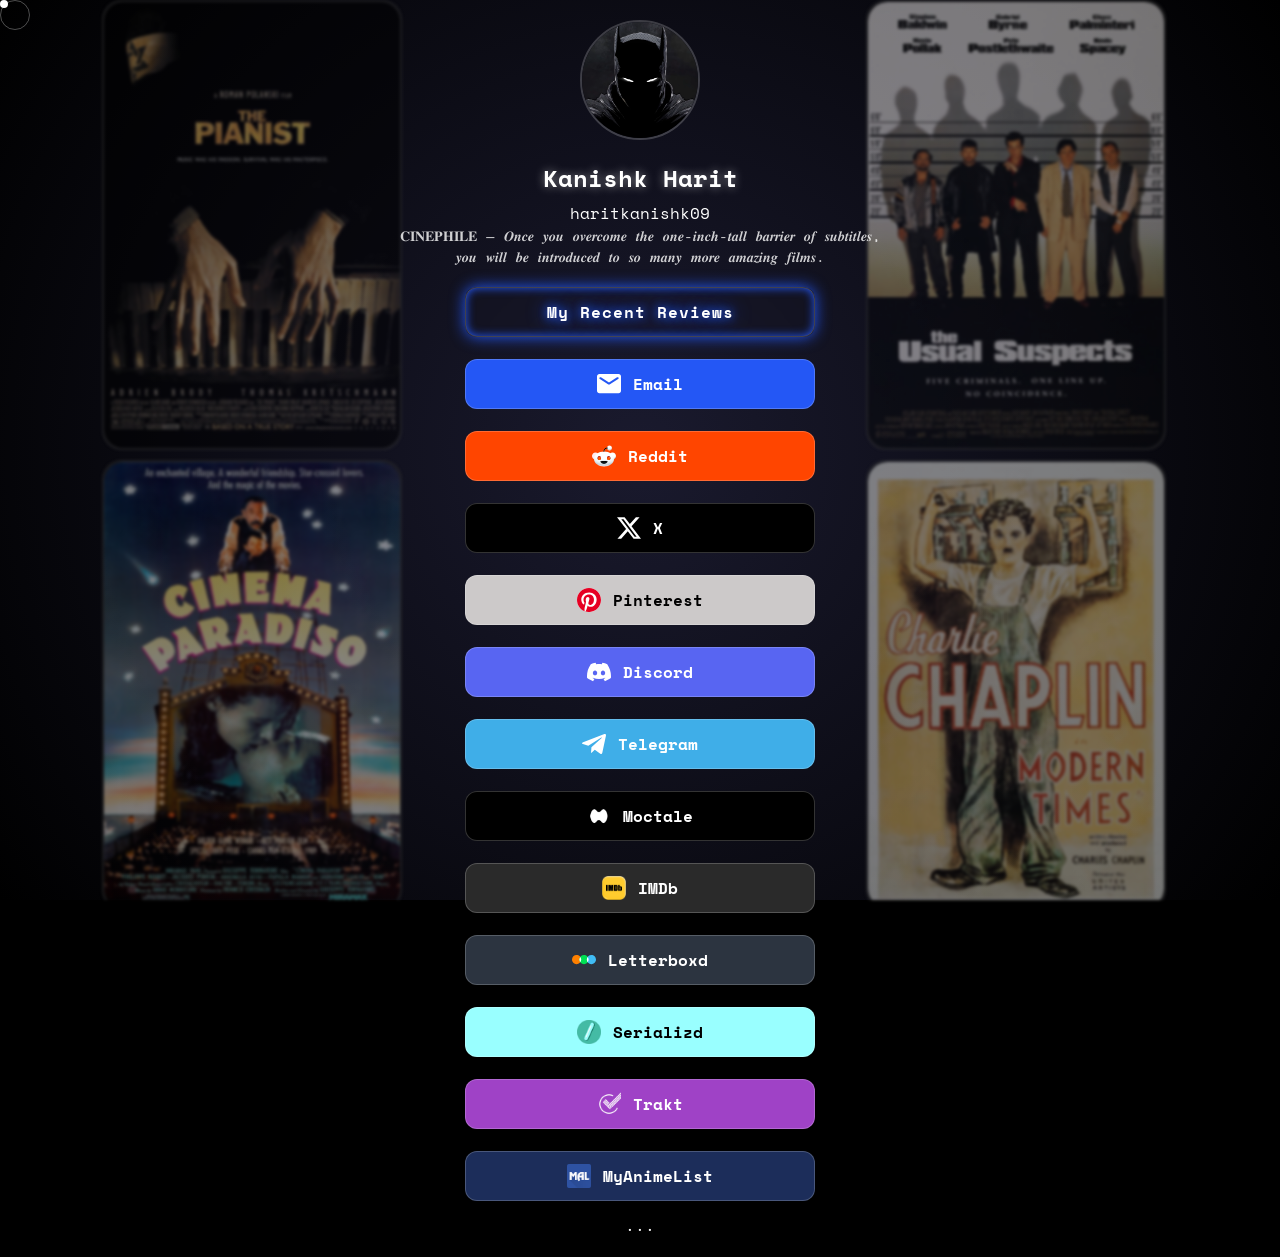
==== index.html @ dd58aa82 "Update index.html" ====
<!DOCTYPE html>
<html lang="en">
<head>
    <meta charset="UTF-8">
    <meta name="viewport" content="width=device-width, initial-scale=1.0">
    <title>Kanishk Harit | Link Tree</title>
    <meta name="title" content="Kanishk Harit | Link Tree">
    <meta name="description" content="Witnessing the evolution of cinema through infinite stories. A curated journey of an obsessive cinephile living life one frame at a time.">

    <meta property="og:type" content="website">
    <meta property="og:url" content="https://haritkanishk09.vercel.app/">
    <meta property="og:title" content="Kanishk Harit | Link Tree">
    <meta property="og:description" content="Explore the dark and iconic history of cinema through my curated lens. A curated journey of an obsessive cinephile living life one frame at a time.">
    <meta property="og:image" content="https://haritkanishk09.vercel.app/images/poster.jpg">

    <meta property="twitter:card" content="summary_large_image">
    <meta property="twitter:url" content="https://haritkanishk09.vercel.app/">
    <meta property="twitter:title" content="Kanishk Harit | Link Tree">
    <meta property="twitter:description" content="Witnessing the evolution of cinema through infinite stories. A curated journey of an obsessive cinephile living life one frame at a time.">
    <meta property="twitter:image" content="https://haritkanishk09.vercel.app/images/poster.jpg">

    <link rel="icon" type="image/x-icon" href="images/kanishk.png">
    <link href="https://fonts.googleapis.com/css2?family=Space+Mono:ital,wght@0,400;0,700;1,400;1,700&display=swap" rel="stylesheet">
    <link rel="stylesheet" href="css/reset.css">
    <link rel="stylesheet" href="css/style.css">
    <link rel="stylesheet" href="css/brands.css">
</head>

<body>
    <!-- Reels Container -->
<div class="reel left-reel">
    <div class="scrolling-content" id="left-side"></div>
</div>
<div class="reel right-reel">
    <div class="scrolling-content" id="right-side"></div>
</div>

<main class="container">
   <!-- Tumhara purana content yahan rahega -->
</main>

    <main class="container">
        <img class="avatar avatar--rounded" src="images/ProfileImg.jpg" alt="Kanishk Harit">
        <h1>Kanishk Harit</h1>
        <h>haritkanishk09</h>
        <p>𝐂𝐈𝐍𝐄𝐏𝐇𝐈𝐋𝐄 — 𝑶𝒏𝒄𝒆 𝒚𝒐𝒖 𝒐𝒗𝒆𝒓𝒄𝒐𝒎𝒆 𝒕𝒉𝒆 𝒐𝒏𝒆-𝒊𝒏𝒄𝒉-𝒕𝒂𝒍𝒍 𝒃𝒂𝒓𝒓𝒊𝒆𝒓 𝒐𝒇 𝒔𝒖𝒃𝒕𝒊𝒕𝒍𝒆𝒔, 𝒚𝒐𝒖 𝒘𝒊𝒍𝒍 𝒃𝒆 𝒊𝒏𝒕𝒓𝒐𝒅𝒖𝒄𝒆𝒅 𝒕𝒐 𝒔𝒐 𝒎𝒂𝒏𝒚 𝒎𝒐𝒓𝒆 𝒂𝒎𝒂𝒛𝒊𝒏𝒈 𝒇𝒊𝒍𝒎𝒔.</p>

        <div class="button-stack" role="navigation">
            
<!-- Isse update karo -->
<a href="reviews.html" class="button button-neon">My Recent Reviews</a>            

<a class="button button-default" href="mailto:haritkanishk09@gmail.com">
                <img class="icon" src="images/icons/generic-email.svg" alt=""> Email
            </a>

            <a class="button button-reddit" href="https://www.reddit.com/user/haritkanishk09/" target="_blank" rel="noopener">
                <img class="icon" src="images/icons/reddit.svg" alt=""> Reddit
            </a>

            <a class="button button-x" href="https://x.com/haritkanishk09/" target="_blank" rel="noopener">
                <img class="icon" src="images/icons/x.svg" alt=""> X
            </a>
            
            <a class="button button-pinterest" href="https://in.pinterest.com/haritkanishk09/" target="_blank" rel="noopener">
                <img class="icon" src="images/icons/pinterest.svg" alt=""> Pinterest
            </a>

            <a class="button button-discord" href="https://discord.com/users/1429467083200135189" target="_blank" rel="noopener">
                <img class="icon" src="images/icons/discord.svg" alt=""> Discord
            </a>

            <a class="button button-telegram" href="https://t.me/haritkanishk09" target="_blank" rel="noopener">
                <img class="icon" src="images/icons/telegram.svg" alt=""> Telegram
            </a>

            <a class="button button-moctale" href="https://moctale.in/u/haritkanishk09" target="_blank" rel="noopener">
                <img class="icon" src="images/icons/moctale.png" alt=""> Moctale
            </a>

            <a class="button button-imdb" href="https://www.imdb.com/user/ur185597601/" target="_blank" rel="noopener">
                <img class="icon" src="images/icons/Imdb.png" alt=""> IMDb
            </a>

            <a class="button button-letterboxd" href="https://letterboxd.com/haritkanishk09/" target="_blank" rel="noopener">
                <img class="icon" src="images/icons/letterboxd.svg" alt=""> Letterboxd
            </a>

            <a class="button button-serializd" href="https://www.serializd.com/user/haritkanishk09/" target="_blank" rel="noopener">
                <img class="icon" src="images/icons/serializd.png" alt=""> Serializd
            </a>

            <a class="button button-trakt" href="https://app.trakt.tv/profile/haritkanishk09?share=true" target="_blank" rel="noopener" 
                     role="button"><img class="icon" aria-hidden="true" src="images/icons/unnamed.png" alt="Trakt icon">Trakt</a>

            <a class="button button-my-anime-list" href="https://myanimelist.net/profile/haritkanishk09" target="_blank" rel="noopener">
                <img class="icon" src="images/icons/mal.png" alt=""> MyAnimeList
            </a>
            
        </div>
    </main>
    <!-- Cursor Follower -->
<div class="cursor-dot"></div>
<div class="cursor-dot-outline"></div>

<style>
    /* Cursor Styles */
    .cursor-dot, .cursor-dot-outline {
        position: fixed;
        top: 0;
        left: 0;
        pointer-events: none;
        border-radius: 50%;
        z-index: 9999;
        transition: transform 0.1s ease;
    }
    .cursor-dot { width: 8px; height: 8px; background: #fff; }
    .cursor-dot-outline { width: 30px; height: 30px; border: 1px solid rgba(255, 255, 255, 0.3); }
</style>

<script>
    const cursorDot = document.querySelector(".cursor-dot");
    const cursorOutline = document.querySelector(".cursor-dot-outline");

    window.addEventListener("mousemove", function (e) {
        const posX = e.clientX;
        const posY = e.clientY;

        cursorDot.style.left = `${posX}px`;
        cursorDot.style.top = `${posY}px`;

        // Smooth trailing effect for outline
        cursorOutline.animate({
            left: `${posX}px`,
            top: `${posY}px`
        }, { duration: 500, fill: "forwards" });
    });
</script>
<script>
        // Magnetic button script
        document.querySelectorAll('.button').forEach(btn => {
            btn.addEventListener('mousemove', (e) => {
                const rect = btn.getBoundingClientRect();
                const x = e.clientX - rect.left - rect.width / 2;
                const y = e.clientY - rect.top - rect.height / 2;
                btn.style.transform = `translate(${x * 0.1}px, ${y * 0.1}px)`;
            });
            btn.addEventListener('mouseleave', () => {
                btn.style.transform = 'translate(0, 0)';
            });
        });

    </script>
</body>
<div class="galaxy-bg"></div>
<div class="stars"></div>

<!-- Tumhara baki ka content yaha aayega -->
<div class="container">
    ...
</div>
<script>
    const leftSide = document.getElementById('left-side');
    const rightSide = document.getElementById('right-side');

    // Shuffle function
    function shuffleArray(array) {
        for (let i = array.length - 1; i > 0; i--) {
            const j = Math.floor(Math.random() * (i + 1));
            [array[i], array[j]] = [array[j], array[i]];
        }
        return array;
    }

    // Generate arrays
    let leftImages = Array.from({length: 50}, (_, i) => i + 1);
    let rightImages = Array.from({length: 50}, (_, i) => i + 51);

    // Shuffle them
    leftImages = shuffleArray(leftImages);
    rightImages = shuffleArray(rightImages);

    // Render Left
    leftImages.forEach(num => {
        leftSide.innerHTML += `<div class="poster"><img src="images/movies/${num}.jpg" alt="Film ${num}" style="width:100%; height:100%; object-fit:cover;"></div>`;
    });

    // Render Right
    rightImages.forEach(num => {
        rightSide.innerHTML += `<div class="poster"><img src="images/movies/${num}.jpg" alt="Film ${num}" style="width:100%; height:100%; object-fit:cover;"></div>`;
    });
</script>
</html>
---- css/style.css ----
/* Body fix taaki background fixed rahe aur layout na hile */
body { 
    background: #000; 
    color: #fff; 
    font-family: 'Space Mono', sans-serif; 
    margin: 0; 
    padding: 20px; 
    min-height: 100vh;
    position: relative;
    overflow-x: hidden;
}

/* Galaxy & Stars Background Layers */
.galaxy-bg { 
    position: fixed; 
    inset: 0; 
    z-index: -2; 
    background: radial-gradient(circle, #1a1a2e 0%, #000 100%); 
    animation: moveGalaxy 20s linear infinite alternate;
}
.stars { 
    position: fixed; 
    inset: 0; 
    z-index: -1; 
    background: url('https://www.transparenttextures.com/patterns/stardust.png'); 
    opacity: 0.3; 
    animation: moveStars 60s linear infinite;
}

/* Animations */
@keyframes moveGalaxy {
    0% { transform: scale(1); }
    100% { transform: scale(1.1); }
}

@keyframes moveStars {
    from { background-position: 0 0; }
    to { background-position: 1000px 1000px; }
}

/* Container layout fix */
.container { 
    max-width: 500px; 
    margin: 0 auto; 
    text-align: center; 
    position: relative;
    z-index: 1;
}

/* Baki elements same rahenge */
.avatar { 
    width: 120px; 
    height: 120px; 
    border-radius: 50%; 
    border: 2px solid white; 
    margin-bottom: 20px;
    /* Center karne ke liye ye lines add/update karo */
    display: block;
    margin-left: auto;
    margin-right: auto;
}
.button-stack { display: flex; flex-direction: column; gap: 10px; margin-top: 20px; }
.glass-card { 
    background: rgba(255,255,255,0.05); 
    padding: 15px; 
    border-radius: 12px; 
    display: flex; 
    gap: 15px; 
    text-align: left; 
    border: 1px solid rgba(255,255,255,0.1);
    
    /* Ye lines card ko content ke hisaab se grow hone dengi */
    height: auto; 
    min-height: 120px; 
    align-items: flex-start;
    margin-bottom: 15px; /* Cards ke beech space ke liye */
}

.glass-card img {
    flex-shrink: 0; /* Poster image ka size bigadne nahi dega */
}
.poster-img { width: 60px; height: 90px; object-fit: cover; border-radius: 6px; }
.rating { color: #facc15; font-size: 12px; }
.button { padding: 12px; background: #2457F5; color: white; border-radius: 10px; text-decoration: none; display: block; font-weight: bold; }
h3 { margin: 0; color: #fff; }
p { font-size: 14px; opacity: 0.8; }

h3 a {
    color: #fff !important;
    text-decoration: none;
    transition: color 0.3s ease;
}

h3 a:hover {
    color: #2457F5 !important; /* Hover karne par blue color ho jayega */
    text-decoration: underline;
}

/* Media query: Sirf desktop par reels dikhengi */
@media (max-width: 1024px) {
    .reel { display: none !important; }
}

.reel {
    position: fixed;
    top: 0;
    width: 350px; /* Reel container width badha di */
    height: 100vh;
    overflow: hidden;
    pointer-events: none;
    filter: blur(1.5px); /* Blur kam kiya taaki image zyada clear dikhe */
    opacity: 0.5;
    z-index: -1;
}

.left-reel { left: 8%; }  /* Padding adjust ki */
.right-reel { right: 5%; } /* Padding adjust ki */

/* Posters ke beech ka gap badhane ke liye */
.scrolling-content {
    display: flex;
    flex-direction: column;
    gap: 10px; /* Gap 20px se badhakar 50px kar diya */
}

.left-reel .scrolling-content {
    animation: scrollUp 30s linear infinite;
}

.right-reel .scrolling-content {
    animation: scrollDown 30s linear infinite;
}

/* Upward movement animation */
@keyframes scrollUp {
    from { transform: translateY(0); }
    to { transform: translateY(-5000px); }
}

/* Downward movement animation */
@keyframes scrollDown {
    from { transform: translateY(-5000px); }
    to { transform: translateY(0); }

}

.poster {
    width: 300px; /* Poster width badi ki */
    height: 450px; /* Poster height badi ki */
    background: #1a1a1a;
    border: 2px solid #333;
    display: flex;
    align-items: center;
    justify-content: center;
    color: #666;
    font-size: 16px;
    border-radius: 20px; /* Border radius add kiya */
    overflow: hidden;
}

.poster img {
    border-radius: 20px;
}

/* Neon Glow Effect for View Reviews */
.button-neon {
    background: transparent !important;
    border: 2px solid #2457F5 !important;
    color: #fff !important;
    text-shadow: 0 0 10px #2457F5, 0 0 20px #2457F5;
    box-shadow: 0 0 15px #2457F5, inset 0 0 10px #2457F5;
    animation: neonPulse 1.5s infinite alternate;
    position: relative;
    overflow: hidden;
    font-weight: bold;
    letter-spacing: 1px;
}

/* Neon Pulse Animation */
@keyframes neonPulse {
    from { box-shadow: 0 0 10px #2457F5, inset 0 0 5px #2457F5; }
    to { box-shadow: 0 0 25px #2457F5, inset 0 0 15px #2457F5; }
}

/* Hover effect */
.button-neon:hover {
    background: #2457F5 !important;
    color: #000 !important;
    cursor: pointer;
}



/* yha se nya hai 

/* Glassmorphism & Depth */
.glass-card { 
    background: rgba(255, 255, 255, 0.03); 
    backdrop-filter: blur(15px); /* Premium depth effect */
    border: 1px solid rgba(255, 255, 255, 0.1); 
    padding: 15px; 
    border-radius: 16px;
    transition: transform 0.3s ease, border 0.3s ease;
}

.glass-card:hover {
    transform: translateY(-5px);
    border: 1px solid rgba(36, 87, 245, 0.5); /* Hover par subtle blue glow */
}

/* Avatar Float Animation */
.avatar { 
    width: 120px; 
    height: 120px; 
    border-radius: 50%; 
    border: 2px solid rgba(255, 255, 255, 0.2); 
    display: block; 
    margin: 0 auto 20px;
    animation: float 4s ease-in-out infinite; 
}

@keyframes float {
    0%, 100% { transform: translateY(0); }
    50% { transform: translateY(-10px); }
}

/* Glowing Name Effect */
h1 {
    font-size: 24px;
    text-shadow: 0 0 10px rgba(255, 255, 255, 0.5);
    margin-bottom: 5px;
}

/* Enhanced Buttons */
.button {
    padding: 14px;
    background: rgba(36, 87, 245, 0.2);
    color: white;
    border-radius: 12px;
    text-decoration: none;
    display: block;
    font-weight: bold;
    transition: all 0.3s ease;
    border: 1px solid rgba(255, 255, 255, 0.1);
}

.button:hover {
    transform: scale(1.02);
    background: rgba(36, 87, 245, 0.6);
}

/* Media Query for Desktop Reels (Only if screens > 1024px) */
@media (max-width: 1024px) {
    .reel { display: none !important; }
}

/* Modern Liquid Glass Popup */
.popup-overlay {
    position: fixed;
    inset: 0;
    background: rgba(0, 0, 0, 0.9); /* Thoda aur dark */
    display: flex;
    align-items: center;
    justify-content: center;
    z-index: 1000;
    backdrop-filter: blur(15px); /* Smooth blur */
}

.popup-content {
    width: 80%;
    max-width: 600px;
    background: rgba(255, 255, 255, 0.05); /* Very light glass */
    backdrop-filter: blur(25px);
    border: 1px solid rgba(255, 255, 255, 0.1);
    padding: 50px;
    border-radius: 40px; /* Rounder corners */
    text-align: center;
    display: flex;
    flex-direction: column;
    align-items: center;
    gap: 20px; /* Elements ke beech perfect gap */
}

.popup-content h2 {
    font-size: 28px;
    margin: 0;
    color: #fff;
    letter-spacing: 2px;
}

.popup-content p {
    font-size: 16px;
    line-height: 1.6;
    color: rgba(255, 255, 255, 0.7);
    max-width: 450px;
}

.popup-content .button {
    margin-top: 10px;
    width: 200px;
    padding: 15px;
    border-radius: 50px; /* Oval button */
    background: #2457F5;
}

/* Button hover par cursor change */
.button:hover ~ .cursor-dot-outline {
    transform: scale(2);
    border: 1px solid #2457F5;
}

/* Image Tilt Effect */
.poster {
    transition: transform 0.6s cubic-bezier(0.23, 1, 0.32, 1);
}

.poster:hover {
    transform: scale(1.05) rotateY(10deg);
}

::-webkit-scrollbar { width: 4px; }
::-webkit-scrollbar-thumb { background: #333; }

@media (max-width: 768px) {
    .cursor-dot, .cursor-dot-outline {
        display: none !important;
    }
}
---- css/brands.css ----
/* Futuristic Button Styling */
.button, button {
    display: flex !important;
    align-items: center;           /* Vertical center */
    justify-content: center;       /* Horizontal center (Ye change kiya hai) */
    gap: 12px;                     /* Icon aur text ke beech ki space */
    
    width: 100% !important;
    max-width: 350px;
    margin: 0 auto 12px auto !important;
    padding: 12px 16px !important;
    
    border-radius: 12px !important;
    backdrop-filter: blur(5px);
    border: 1px solid rgba(255, 255, 255, 0.2) !important;
    
    background-color: var(--button-background) !important;
    color: var(--button-text) !important;
    
    transition: transform 0.2s ease, box-shadow 0.2s ease, filter 0.2s ease !important;
    text-decoration: none !important;
    font-weight: 700;
}

/* Icon size and alignment */
.icon {
    width: 24px !important; 
    height: 24px !important;
    margin-right: 0 !important; /* Margin hata diya kyunki ab 'gap' use kar rahe hain */
    flex-shrink: 0; 
    filter: var(--icon-filter, none);
}

.button:hover, button:hover {
    transform: scale(1.02);
    box-shadow: 0 4px 15px rgba(0,0,0,0.3);
    filter: brightness(115%);
    cursor: pointer;
}

/* Brand-Specific Styles
–––––––––––––––––––––––––––––––––––––––––––––––––– */

/* Default */
.button.button-default {
	--button-text:#ffffff;
	--button-background:#2457F5;
	--button-border: 1px solid #FFFFFF;
}

/* Amazon */
.button-amazon {
	--button-text:#000000;
	--button-background:#FFFFFF;
	--button-border:1px solid #212121;
}

/* Amazon Music */
.button-amazon-music {
	--button-text:#000000;
	--button-background:#25D1DA;
}

/* Apple App Store */
.button-appstore {
	--button-text:#FFFFFF;
	--button-background:#000000;
	--button-border:1px solid #FFFFFF;
}

/* Apple Invites */
.button-invites {
	--button-text:#FFFFFF;
	--button-background:#000000;
	--button-border:1px solid #FFFFFF;
}

/* Apple Music */
.button-apple-music {
	--button-text:#ffffff;
	--button-background:#000000;
	--button-border:1px solid #FFFFFF;
}

/* TV Time */
.button-tv-time {
    --button-text: #000000;
    --button-background: #f4d63c;
    --button-border: 1px solid #FFFFFF;
}

/* Trakt */
.button-trakt {
    --button-text: #ffffff;
    --button-background: #9f42c6;
}

/* IMDb */
.button-imdb {
    --button-text: #ffffff;
    --button-background: #2A2A2A;
    --button-border: 1px solid #FFFFFF;
}

/* My Anime List */
.button-my-anime-list {
    --button-text: #ffffff;
    --button-background: #1c2d5a;
    --button-border: 1px solid #FFFFFF;
}

/* Moctale */
.button-moctale {
    --button-text: #ffffff;
    --button-background: #000000;
    --button-border: 1px solid #FFFFFF;
}

/* Apple Music Alt */
.button-apple-music-alt {
	--button-text:#ffffff;
	background-image:linear-gradient(to bottom,#FB5C74,#FA233B);
}

/* Apple Podcasts */
.button-apple-podcasts {
	--button-text:#ffffff;
	--button-background:#000000;
	--button-border:1px solid #FFFFFF;
}

/* Apple Podcasts Alt */
.button-apple-podcasts-alt {
	--button-text:#ffffff;
	background-image:linear-gradient(to bottom,#F452FF,#832BC1);
}

/* Bandcamp */
.button-bandcamp {
	--button-text:#ffffff;
	--button-background:#1d9fc3;
}

/* Behance */
.button-behance {
	--button-text:#ffffff;
	--button-background:#0057FF;
  --button-border:1px solid #FFFFFF;
}

/* Bluesky */
.button-bluesky {
	--button-text:#FFFFFF;
	--button-background:#1185FE;
}

/* Bluesky Alt */
.button-bluesky-alt {
	--button-text:#000000;
	--button-background:#FFFFFF;
	--button-border:1px solid #000000;
}

/* Buy Me a Coffee */
.button-coffee {
	--button-text:#000000;
	--button-background:#ffdd00;
}

/* Cal.com */
.button-cal {
	--button-text:#FFFFFF;
	--button-background:#292929;
	--button-border:1px solid #FFFFFF;
}

/* Calendly */
.button-calendly {
	--button-text:#FFFFFF;
	--button-background:#006BFF;
}

/* Cash App */
.button-cash-app {
	--button-text:#ffffff;
	background-image:linear-gradient(to bottom,#00d64b,#00c244);
}

/* dev.to */
.button-dev-to {
	--button-text:#000000;
	--button-background:#f5f5f5;
	--button-border:1px solid #212121;
}

/* Discogs */
.button-discogs {
	--button-text:#000000;
	--button-background:#FFFFFF;
	--button-border:1px solid #000000;
}

/* Discogs Alt */
.button-discogs-alt {
	--button-text:#FFFFFF;
	--button-background:#000000;
	--button-border:1px solid #FFFFFF;
}

/* Discord */
.button-discord {
	--button-text:#ffffff;
	--button-background:#5865F2;
	--button-border: 1px solid #FFFFFF;
}

/* Dribbble */
.button-dribbble {
	--button-text:#000000;
	--button-background:#FFFFFF;
	--button-border:1px solid #212121;
}

/* Etsy */
.button-etsy {
	--button-text:#ffffff;
	--button-background:#F45800;
}

/* Facebook */
.button-faceb {
	--button-text:#ffffff;
	--button-background:#0866FF;
}

/* Facebook Messenger */
.button-messenger {
	--button-text:#ffffff;
	--button-background:#0866FF;
}

/* Figma */
.button-figma {
	--button-text:#ffffff;
	--button-background:#000000;
	--button-border:1px solid #FFFFFF;
}

/* Fiverr */
.button-fiverr {
	--button-text:#ffffff;
	--button-background:#1DBF73;
}

/* Flickr */
.button-flickr {
	--button-text:#ffffff;
	--button-background:#000000;
	--button-border:1px solid #FFFFFF;
}

/* GitHub */
.button-github {
	--button-text:#ffffff;
	--button-background:#000000;
	--button-border:1px solid #FFFFFF;
}

/* GitLab */
.button-gitlab {
	--button-text:#ffffff;
	--button-background:#6151b2;
}

/* GoFundMe */
.button-gofundme {
	--button-text:#ffffff;
	--button-background:#02A95C;
}

/* Goodreads */
.button-goodreads {
	--button-text:#333333;
	--button-background:#f3f1e6;
	--button-border:1px solid #212121;
}

/* Google Black */
.button-google-black {
	--button-text:#FFFFFF;
	--button-background:#000000;
	--button-border:1px solid #FFFFFF;
}

/* Google Play Store */
.button-playstore {
	--button-text:#FFFFFF;
	--button-background:#000000;
	--button-border:1px solid #FFFFFF;
}

/* Google Scholar */
.button-google-scholar {
	--button-text:#000000;
	--button-background:#FFFFFF;
	--button-border:1px solid #212121;
}

/* Hashnode */
.button-hashnode {
	--button-text:#000000;
	--button-background:#ffffff;
	--button-border:1px solid #212121;
}

/* Instagram */
.button-instagram {
	--button-text:#ffffff;
	background-image:linear-gradient(-135deg,#1400c8,#b900b4,#f50000);
	--button-border: 1px solid #FFFFFF;
}

/* Kick */
.button-kick {
	--button-text:#ffffff;
	--button-background:#000000;
	--button-border:1px solid #ffffff;
}

/* Kick Alt */
.button-kick-alt {
	--button-text:#000000;
	--button-background:#01e701;
}

/* Kickstarter */
.button-kickstarter {
	--button-text:#ffffff;
	--button-background:#05ce78;
}

/* Kit */
.button-kit {
	--button-text:#ffffff;
	--button-background:#000000;
	--button-border:1px solid #FFFFFF;
}

/* Ko-fi */
.button-ko-fi {
	--button-text:#ffffff;
	--button-background:#000000;
  --button-border:1px solid #FFFFFF;
}

/* Last.fm */
.button-last-fm {
	--button-text:#ffffff;
	--button-background:#D51007;
}

/* Letterboxd */
.button-letterboxd {
	--button-text:#ffffff;
	--button-background:#2c3440;
	--button-border:1px solid #FFFFFF;
}

/* Line */
.button-line {
	--button-text:#FFFFFF;
	--button-background:#06C755;
}

/* LinkedIn */
.button-linked {
	--button-text:#ffffff;
	--button-background:#2867b2;
}

/* Mailchimp */
.button-mailchimp {
	--button-text:#000000;
	--button-background:#FFE01B;
}

/* Mastodon */
.button-mastodon {
	--button-text:#ffffff;
	--button-background:#17063B;
	--button-border:1px solid #FFFFFF;
}

/* Matrix */
.button-matrix {
	--button-text:#000000;
	--button-background:#ffffff;
	--button-border:1px solid #000000;
}

/* Linkedin */
.button-linkedin {
    --button-text: #ffffff;
    --button-background: #004080;
    --button-border: 1px solid #FFFFFF;
}

/* Meetup */
.button-meetup {
	--button-text:#000000;
	--button-background:#ffffff;
	--button-border:1px solid #000000;
}

/* Serializd */
.button-serializd {
    --button-text: #000000;
    --button-background: #99ffff;
    --button-border: 1px solid #FFFFFF;
}

/* Meetup Alt */
.button-meetup-alt {
	--button-text:#ffffff;
	--button-background:#ED1C40;
}

/* Medium */
.button-medium {
	--button-text:#ffffff;
	--button-background:#000000;
	--button-border:1px solid #FFFFFF;
}

/* Microsoft */
.button-microsoft {
	--button-text:#ffffff;
	--button-background:#000000;
	--button-border:1px solid #FFFFFF;
}

/* Notion */
.button-notion {
	--button-text:#000000;
	--button-background:#ffffff;
	--button-border:1px solid #212121;
}

/* Obsidian */
.button.button-obsidian {
	--button-text:#ffffff;
	--button-background:#262626;
	--button-border:1px solid #ffffff;
}

/* OnlyFans */
.button-onlyfans {
	--button-text:#ffffff;
	--button-background:#00AEEF;
}

/* Patreon */
.button-patreon {
	--button-text:#ffffff;
	--button-background:#000000;
	--button-border:1px solid #FFFFFF;
}

/* PayPal */
.button-paypal {
	--button-text:#ffffff;
	--button-background:#002991;
  --button-border:1px solid #FFFFFF;
}

/* Pinterest */
.button-pinterest {
	--button-text:#000000;
	--button-background:#ccc9c9;
	--button-border: 1px solid #FFFFFF;
}

/* Product Hunt */
.button-product-hunt {
	--button-text:#000000;
	--button-background:#ffffff;
	--button-border:1px solid #212121;
}

/* Reddit */
.button-reddit {
	--button-text:#FFFFFF;
	--button-background:#FF4500;
	--button-border: 1px solid #FFFFFF;
}

/* Shop */
.button-shop {
	--button-text:#ffffff;
	--button-background:#5A31F4;
}

/* Signal */
.button-signal {
	--button-text:#ffffff;
	--button-background:#3B45FD;
}

/* Signal Alt */
.button-signal-alt {
	--button-text:#3B45FD;
	--button-background:#E3E8FE;
	--button-border:1px solid #000000;
}

/* Slack */
.button-slack {
	--button-text:#000000;
	--button-background:#FFFFFF;
	--button-border:1px solid #212121;
}

/* Snapchat */
.button-snapchat {
	--button-text:#000000;
	--button-background:#fffc00;
}

/* SoundCloud */
.button-soundcloud {
	--button-text:#ffffff;
	--button-background:#ff5500;
}

/* Spotify */
.button-spotify {
	--button-text:#191414;
	--button-background:#1db954;
}

/* Spotify Alt */
.button-spotify-alt {
	--button-text:#FFFFFF;
	--button-background:#191414;
	--button-border:1px solid #FFFFFF;
}

/* Square */
.button-square {
	--button-text:#FFFFFF;
	--button-background:#006AFF;
}

/* Stack Overflow */
.button-stack-overflow {
	--button-text:#000000;
	--button-background:#FFFFFF;
	--button-border:1px solid #000000;
}

/* Steam */
.button-steam {
	--button-text:#ffffff;
	background-image:linear-gradient(90deg,#08BBFF,#2B75FF);
}

/* Steam Alt */
.button-steam-alt {
	--button-text:#ffffff;
	background-image:linear-gradient(90deg,#09172a,#072a57,#0c5085);
	--button-border:1px solid #FFFFFF;
}

/* Strava */
.button-strava {
	--button-text:#ffffff;
	--button-background:#fc5200;
}

/* Substack */
.button-substack {
	--button-text:#ffffff;
	--button-background:#FF6719;
}

/* Telegram */
.button-telegram {
	--button-text:#ffffff;
	--button-background:#3faee8;
	--button-border: 1px solid #FFFFFF;
}

/* Threads */
.button-threads {
	--button-text:#FFFFFF;
	--button-background:#000000;
	--button-border:1px solid #FFFFFF;
}

/* Threema */
.button-threema {
	--button-text:#000000;
	--button-background:#3fe669;
}

/* TikTok */
.button-tiktok {
	--button-text:#ffffff;
	--button-background:#000000;
	--button-border:1px solid #FFFFFF;
}

/* Trello */
.button-trello {
	--button-text:#ffffff;
	--button-background:#0065ff;
}

/* Tumblr */
.button-tumb {
	--button-text:#ffffff;
	--button-background:#131313;
	--button-border:1px solid #FFFFFF;
}

/* Twitch */
.button-twitch {
	--button-text:#ffffff;
	--button-background:#9146ff;
}

/* Unsplash */
.button-unsplash {
	--button-text:#000000;
	--button-background:#ffffff;
	--button-border:1px solid #212121;
}

/* Venmo */
.button-venmo {
	--button-text:#ffffff;
	--button-background:#008CFF;
}

/* Vimeo */
.button-vimeo {
	--button-text:#ffffff;
	--button-background:#1ab7ea;
}

/* VSCO */
.button-vsco {
	--button-text:#FFFFFF;
	--button-background:#000000;
	--button-border:1px solid #FFFFFF;
}

/* WhatsApp */
.button-whatsapp {
	--button-text:#ffffff;
	--button-background:#455a64;
}

/* WordPress */
.button-wordpress {
	--button-text:#ffffff;
	--button-background:#3858E9;
}

/* X */
.button-x {
	--button-text:#FFFFFF;
	--button-background:#000000;
	--button-border:1px solid #FFFFFF;
}

/* YouTube */
.button-yt {
	--button-text:#ffffff;
	--button-background:#282828;
	--button-border: 1px solid #FFFFFF;
}

/* YouTube Alt */
.button-yt-alt {
	--button-text:#ffffff;
	--button-background:#FF0000;
}

/* Zoom */
.button-zoom {
	--button-text:#ffffff;
	--button-background:#0B5CFF;
  --button-border:1px solid #FFFFFF;
}
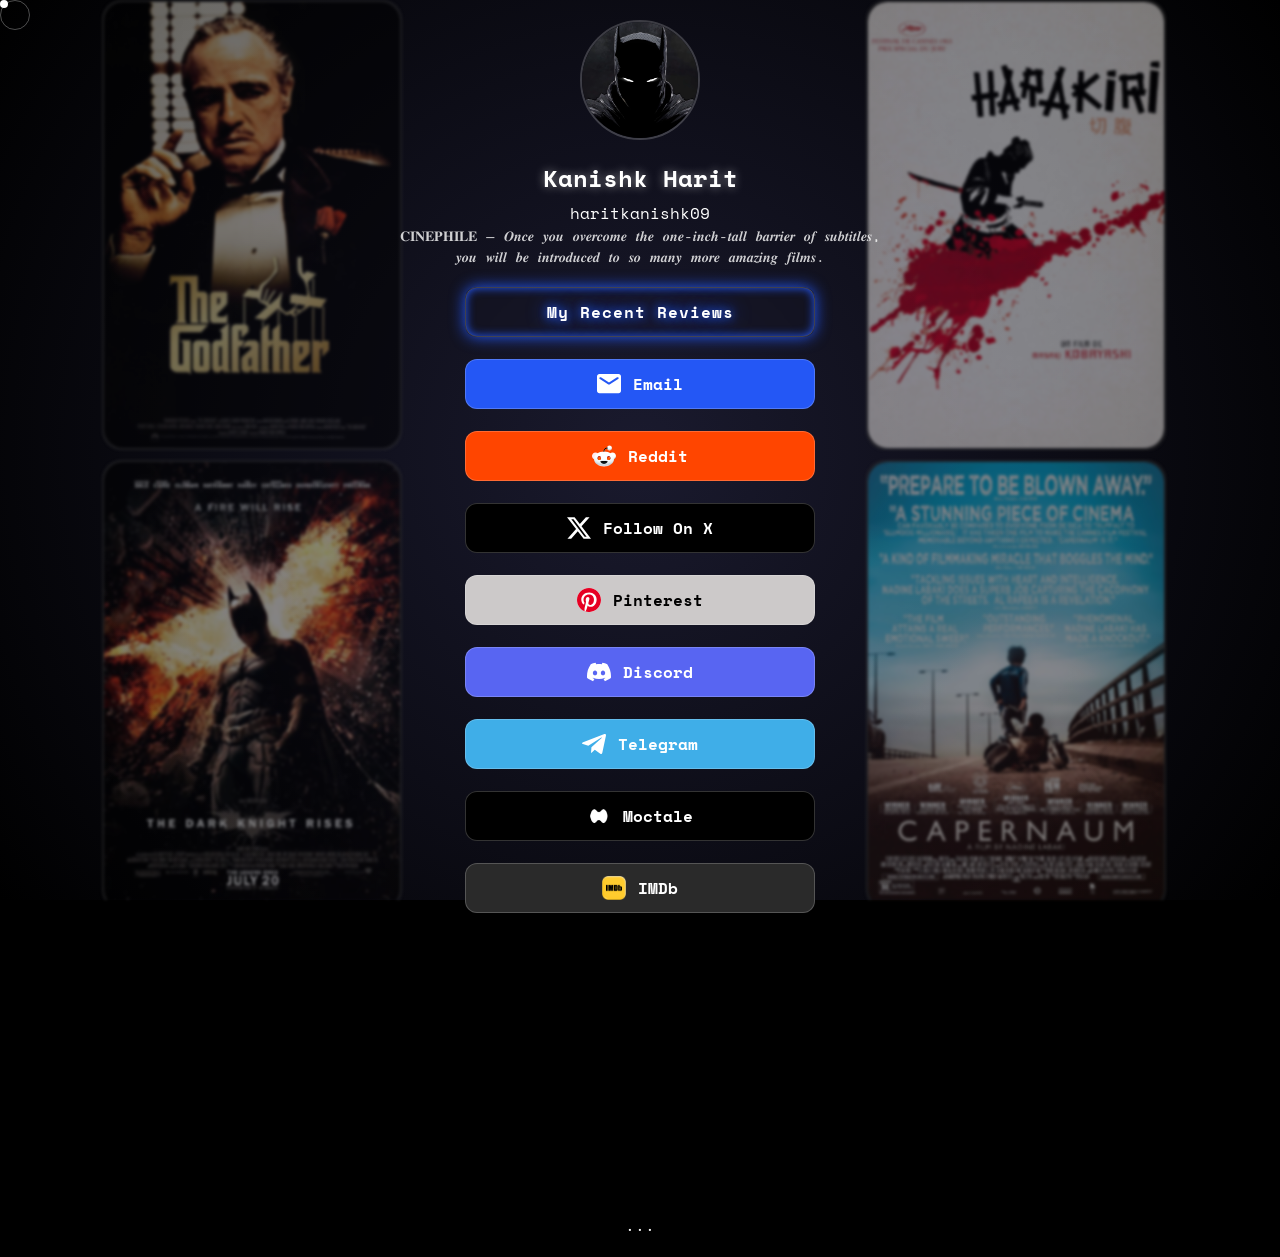
==== commit 9950907c: "Update index.html" ====
--- a/index.html
+++ b/index.html
@@ -59,7 +59,7 @@
             </a>
 
             <a class="button button-x" href="https://x.com/haritkanishk09/" target="_blank" rel="noopener">
-                <img class="icon" src="images/icons/x.svg" alt=""> X
+                <img class="icon" src="images/icons/x.svg" alt=""> Follow On X
             </a>
             
             <a class="button button-pinterest" href="https://in.pinterest.com/haritkanishk09/" target="_blank" rel="noopener">
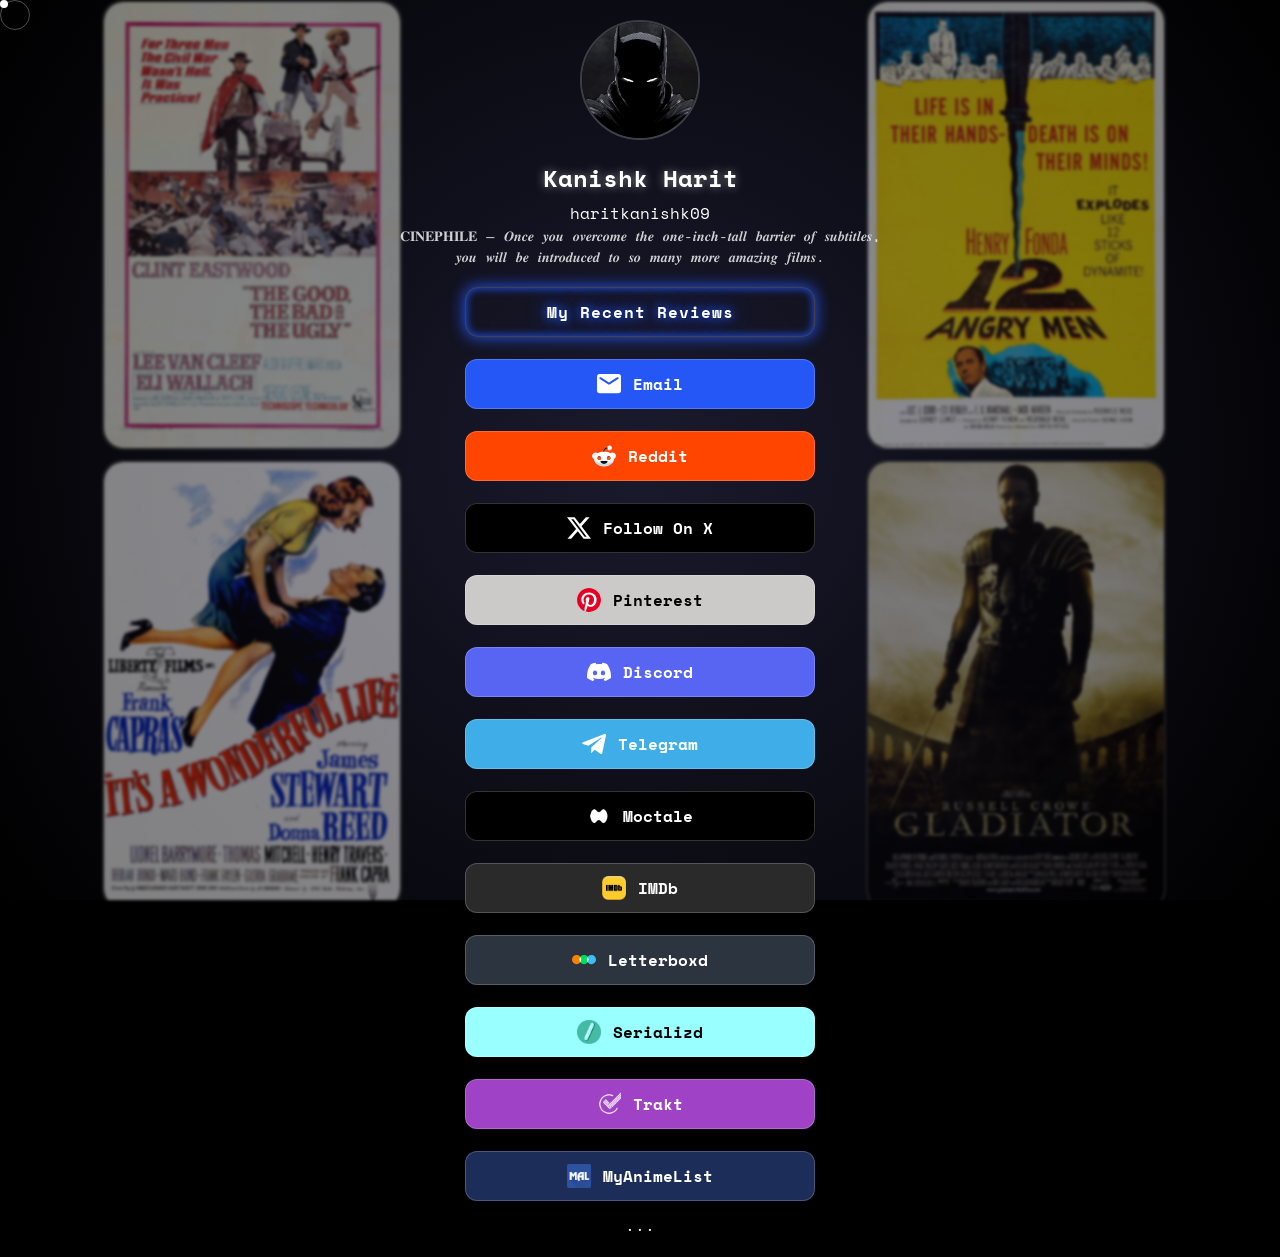
==== commit ff2826e0: "Update index.html" ====
--- a/index.html
+++ b/index.html
@@ -54,7 +54,7 @@
                 <img class="icon" src="images/icons/generic-email.svg" alt=""> Email
             </a>
 
-            <a class="button button-reddit" href="https://www.reddit.com/user/haritkanishk09/" target="_blank" rel="noopener">
+            <a class="button button-reddit" href="https://www.reddit.com/user/haritkanishk/" target="_blank" rel="noopener">
                 <img class="icon" src="images/icons/reddit.svg" alt=""> Reddit
             </a>
 
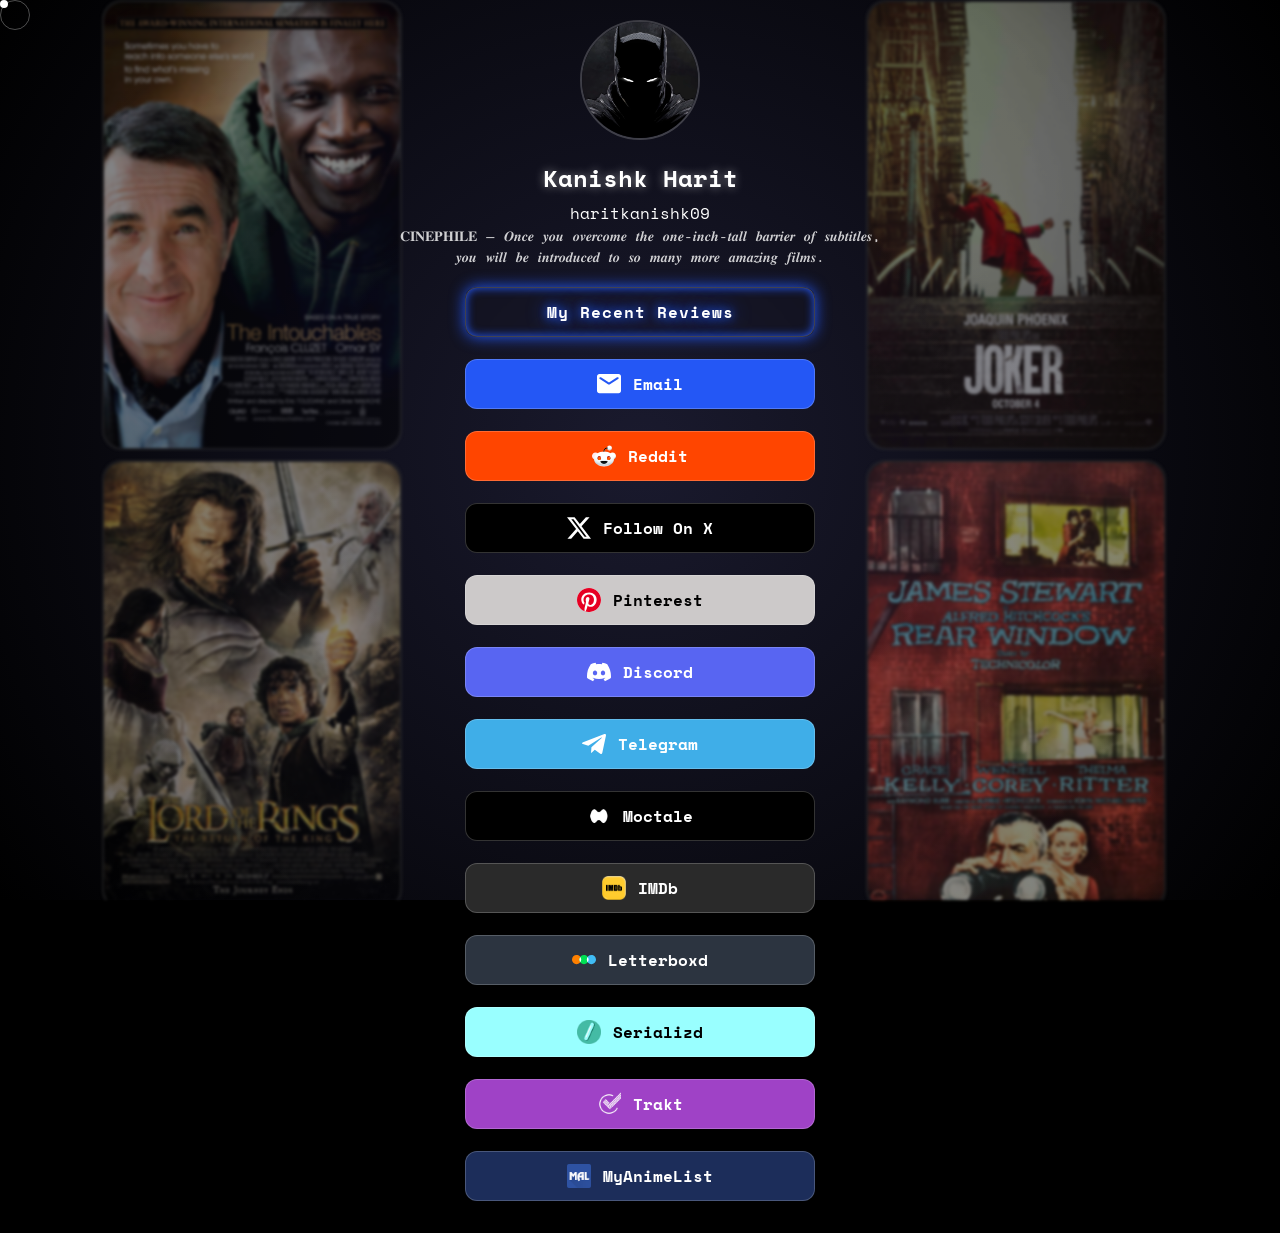
==== commit 678ff883: "Update index.html" ====
--- a/index.html
+++ b/index.html
@@ -157,7 +157,7 @@
 
 <!-- Tumhara baki ka content yaha aayega -->
 <div class="container">
-    ...
+    
 </div>
 <script>
     const leftSide = document.getElementById('left-side');
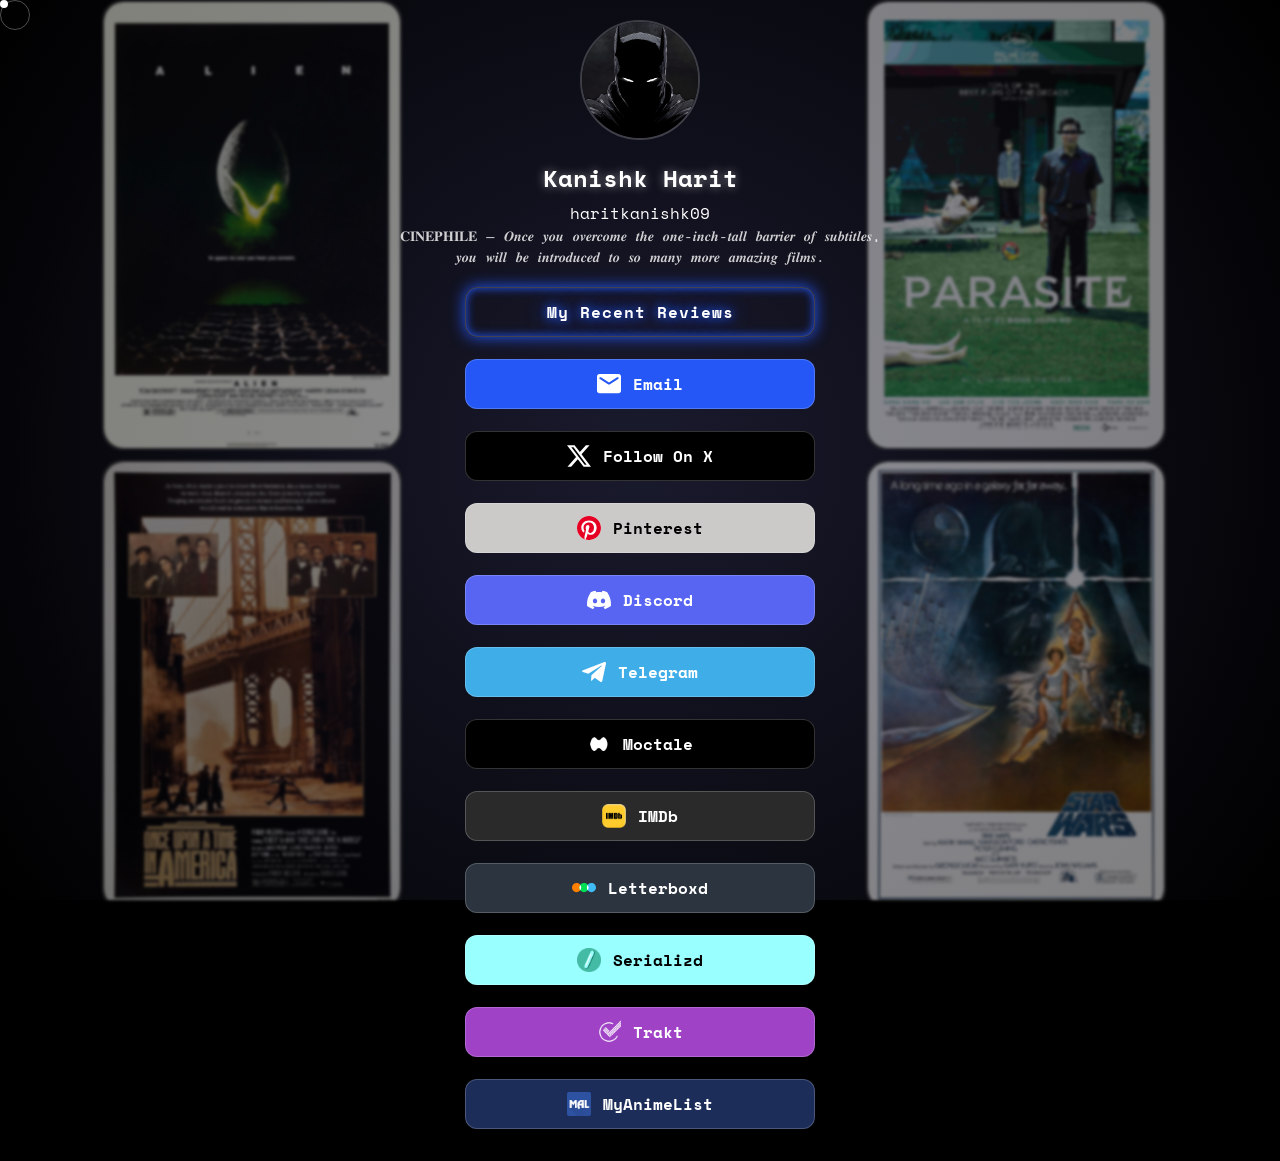
==== commit 5238e1dc: "Update index.html" ====
--- a/index.html
+++ b/index.html
@@ -52,10 +52,6 @@
 
 <a class="button button-default" href="mailto:haritkanishk09@gmail.com">
                 <img class="icon" src="images/icons/generic-email.svg" alt=""> Email
-            </a>
-
-            <a class="button button-reddit" href="https://www.reddit.com/user/haritkanishk/" target="_blank" rel="noopener">
-                <img class="icon" src="images/icons/reddit.svg" alt=""> Reddit
             </a>
 
             <a class="button button-x" href="https://x.com/haritkanishk09/" target="_blank" rel="noopener">
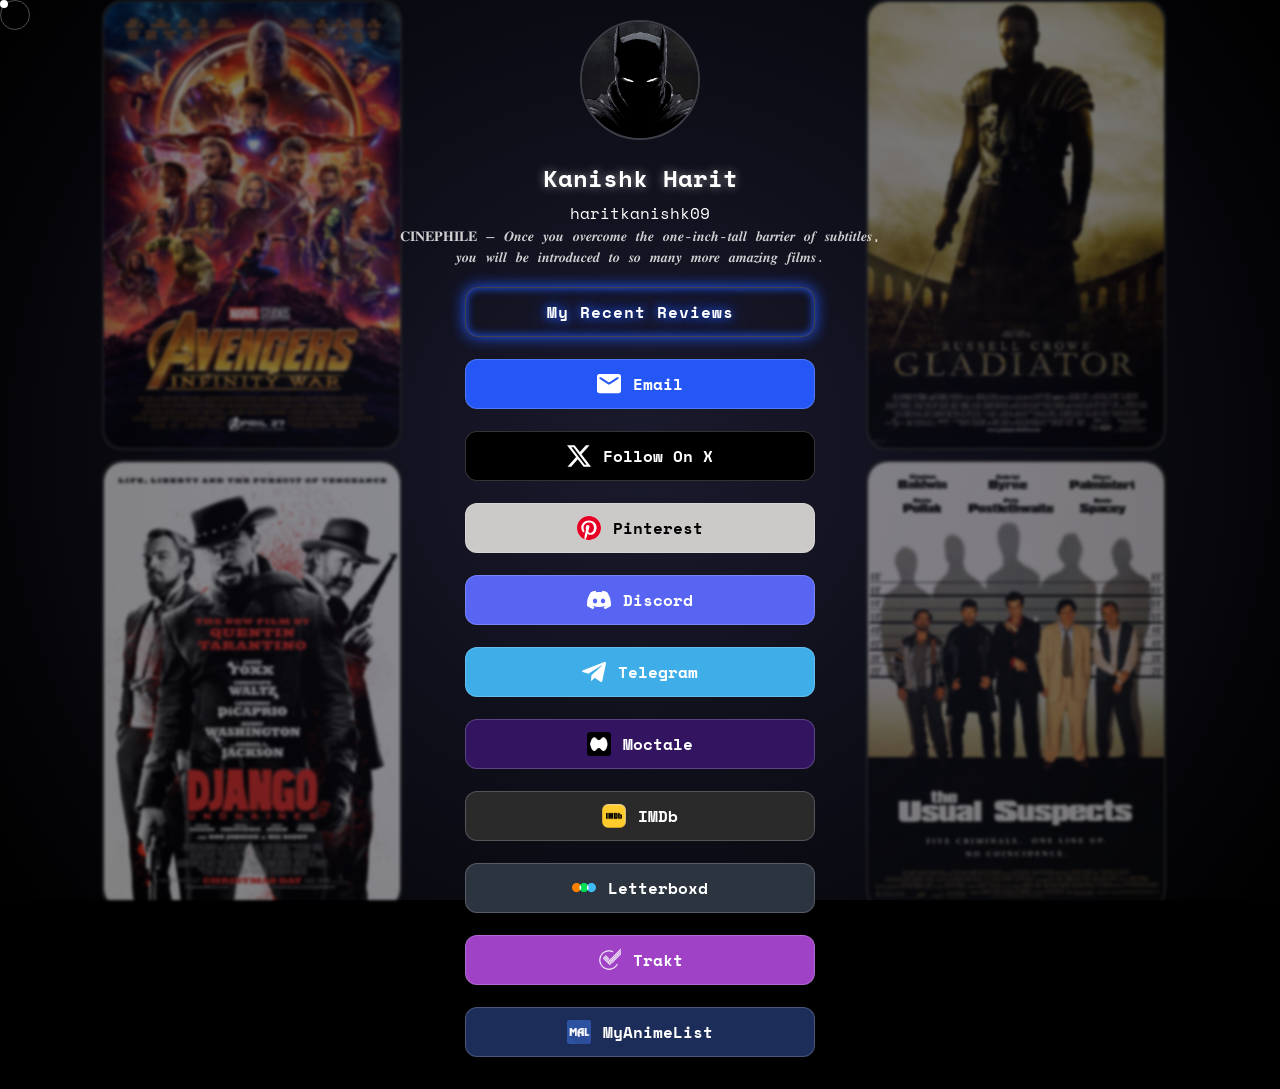
==== commit f67445bf: "e" ====
--- a/index.html
+++ b/index.html
@@ -80,10 +80,6 @@
 
             <a class="button button-letterboxd" href="https://letterboxd.com/haritkanishk09/" target="_blank" rel="noopener">
                 <img class="icon" src="images/icons/letterboxd.svg" alt=""> Letterboxd
-            </a>
-
-            <a class="button button-serializd" href="https://www.serializd.com/user/haritkanishk09/" target="_blank" rel="noopener">
-                <img class="icon" src="images/icons/serializd.png" alt=""> Serializd
             </a>
 
             <a class="button button-trakt" href="https://app.trakt.tv/profile/haritkanishk09?share=true" target="_blank" rel="noopener" 
--- a/css/brands.css
+++ b/css/brands.css
@@ -113,7 +113,7 @@
 /* Moctale */
 .button-moctale {
     --button-text: #ffffff;
-    --button-background: #000000;
+    --button-background: #321461;
     --button-border: 1px solid #FFFFFF;
 }
 
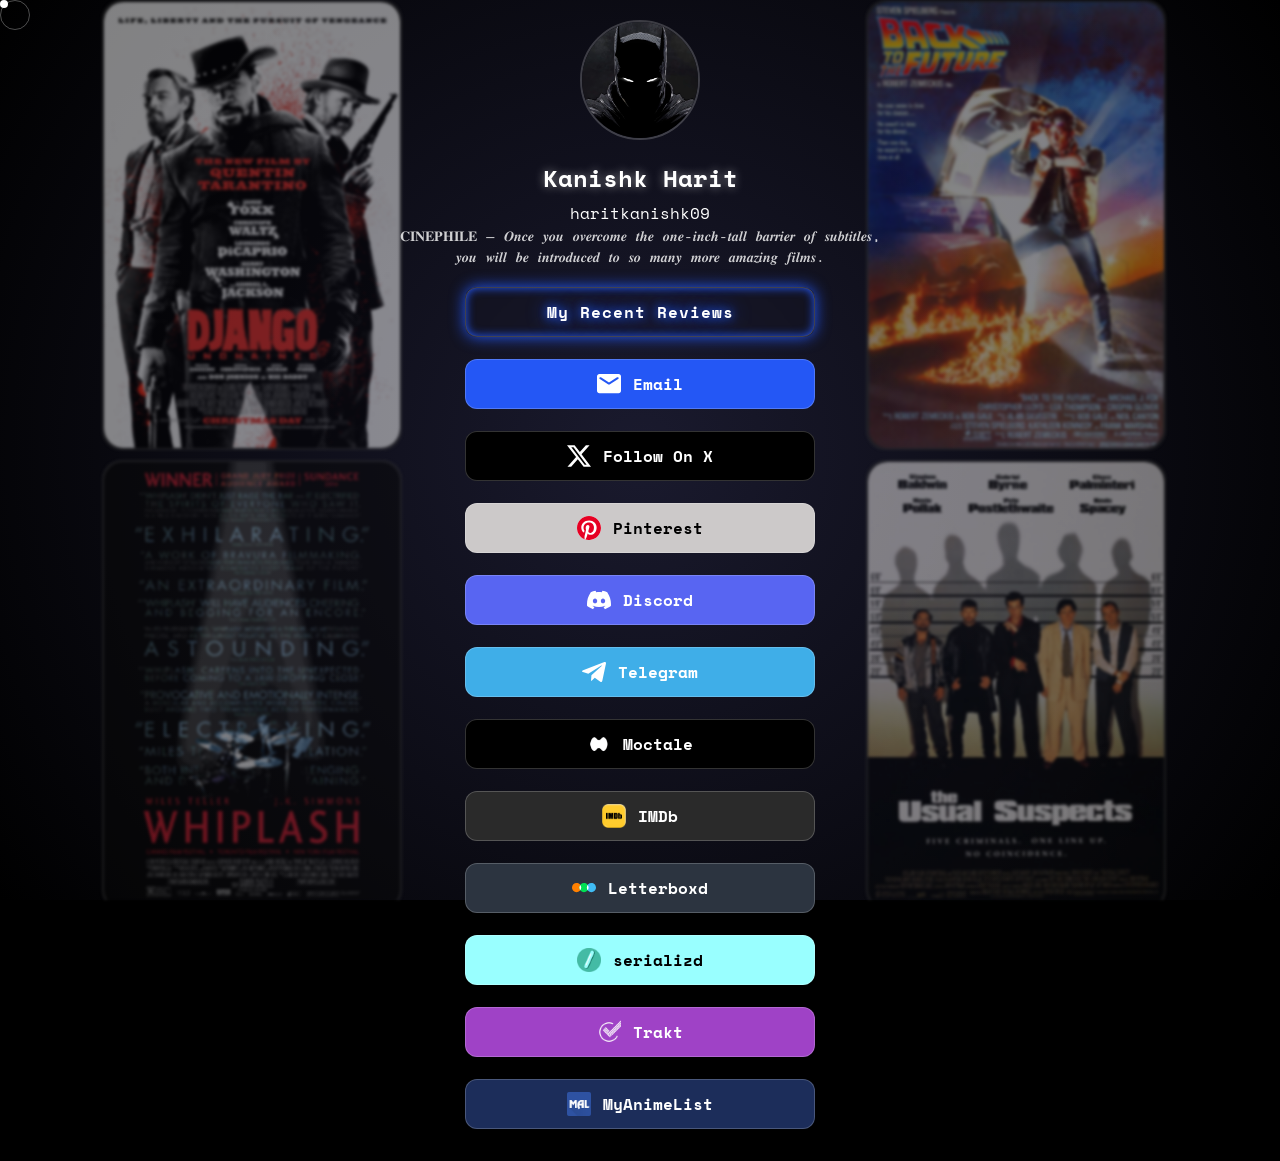
==== commit b1c09716: "Update index.html" ====
--- a/index.html
+++ b/index.html
@@ -80,6 +80,10 @@
 
             <a class="button button-letterboxd" href="https://letterboxd.com/haritkanishk09/" target="_blank" rel="noopener">
                 <img class="icon" src="images/icons/letterboxd.svg" alt=""> Letterboxd
+            </a>
+
+            <a class="button button-serializd" href="https://www.serializd.com/user/haritkanishk09" target="_blank" rel="noopener">
+                <img class="icon" src="images/icons/serializd.png" alt=""> serializd
             </a>
 
             <a class="button button-trakt" href="https://app.trakt.tv/profile/haritkanishk09?share=true" target="_blank" rel="noopener" 
--- a/css/brands.css
+++ b/css/brands.css
@@ -113,7 +113,7 @@
 /* Moctale */
 .button-moctale {
     --button-text: #ffffff;
-    --button-background: #321461;
+    --button-background: #000000;
     --button-border: 1px solid #FFFFFF;
 }
 
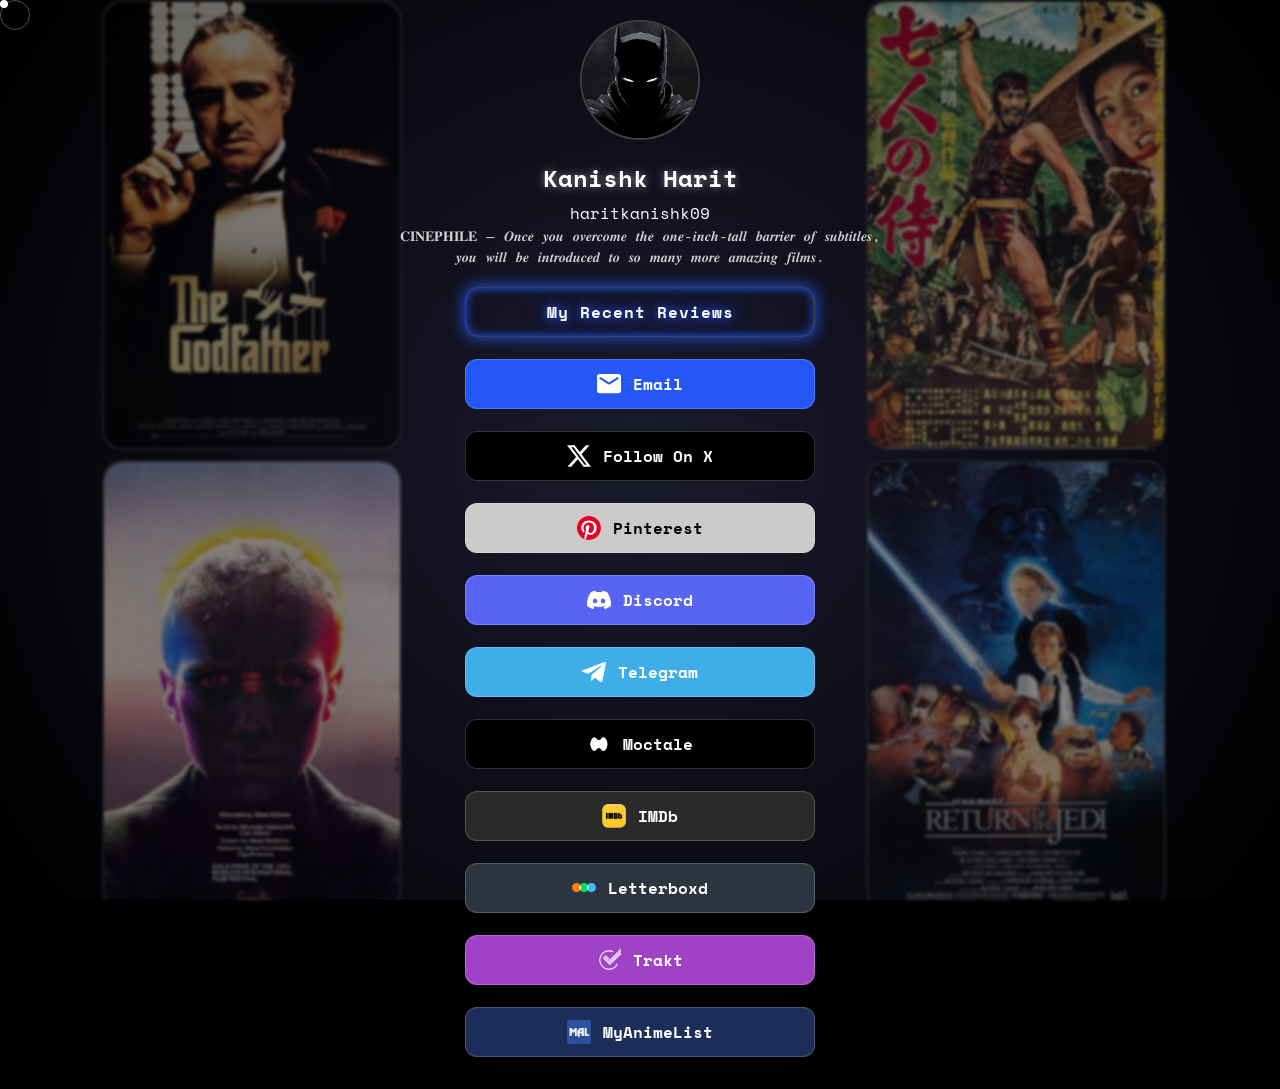
==== commit 626b8d7d: "f" ====
--- a/index.html
+++ b/index.html
@@ -80,10 +80,6 @@
 
             <a class="button button-letterboxd" href="https://letterboxd.com/haritkanishk09/" target="_blank" rel="noopener">
                 <img class="icon" src="images/icons/letterboxd.svg" alt=""> Letterboxd
-            </a>
-
-            <a class="button button-serializd" href="https://www.serializd.com/user/haritkanishk09" target="_blank" rel="noopener">
-                <img class="icon" src="images/icons/serializd.png" alt=""> serializd
             </a>
 
             <a class="button button-trakt" href="https://app.trakt.tv/profile/haritkanishk09?share=true" target="_blank" rel="noopener" 
